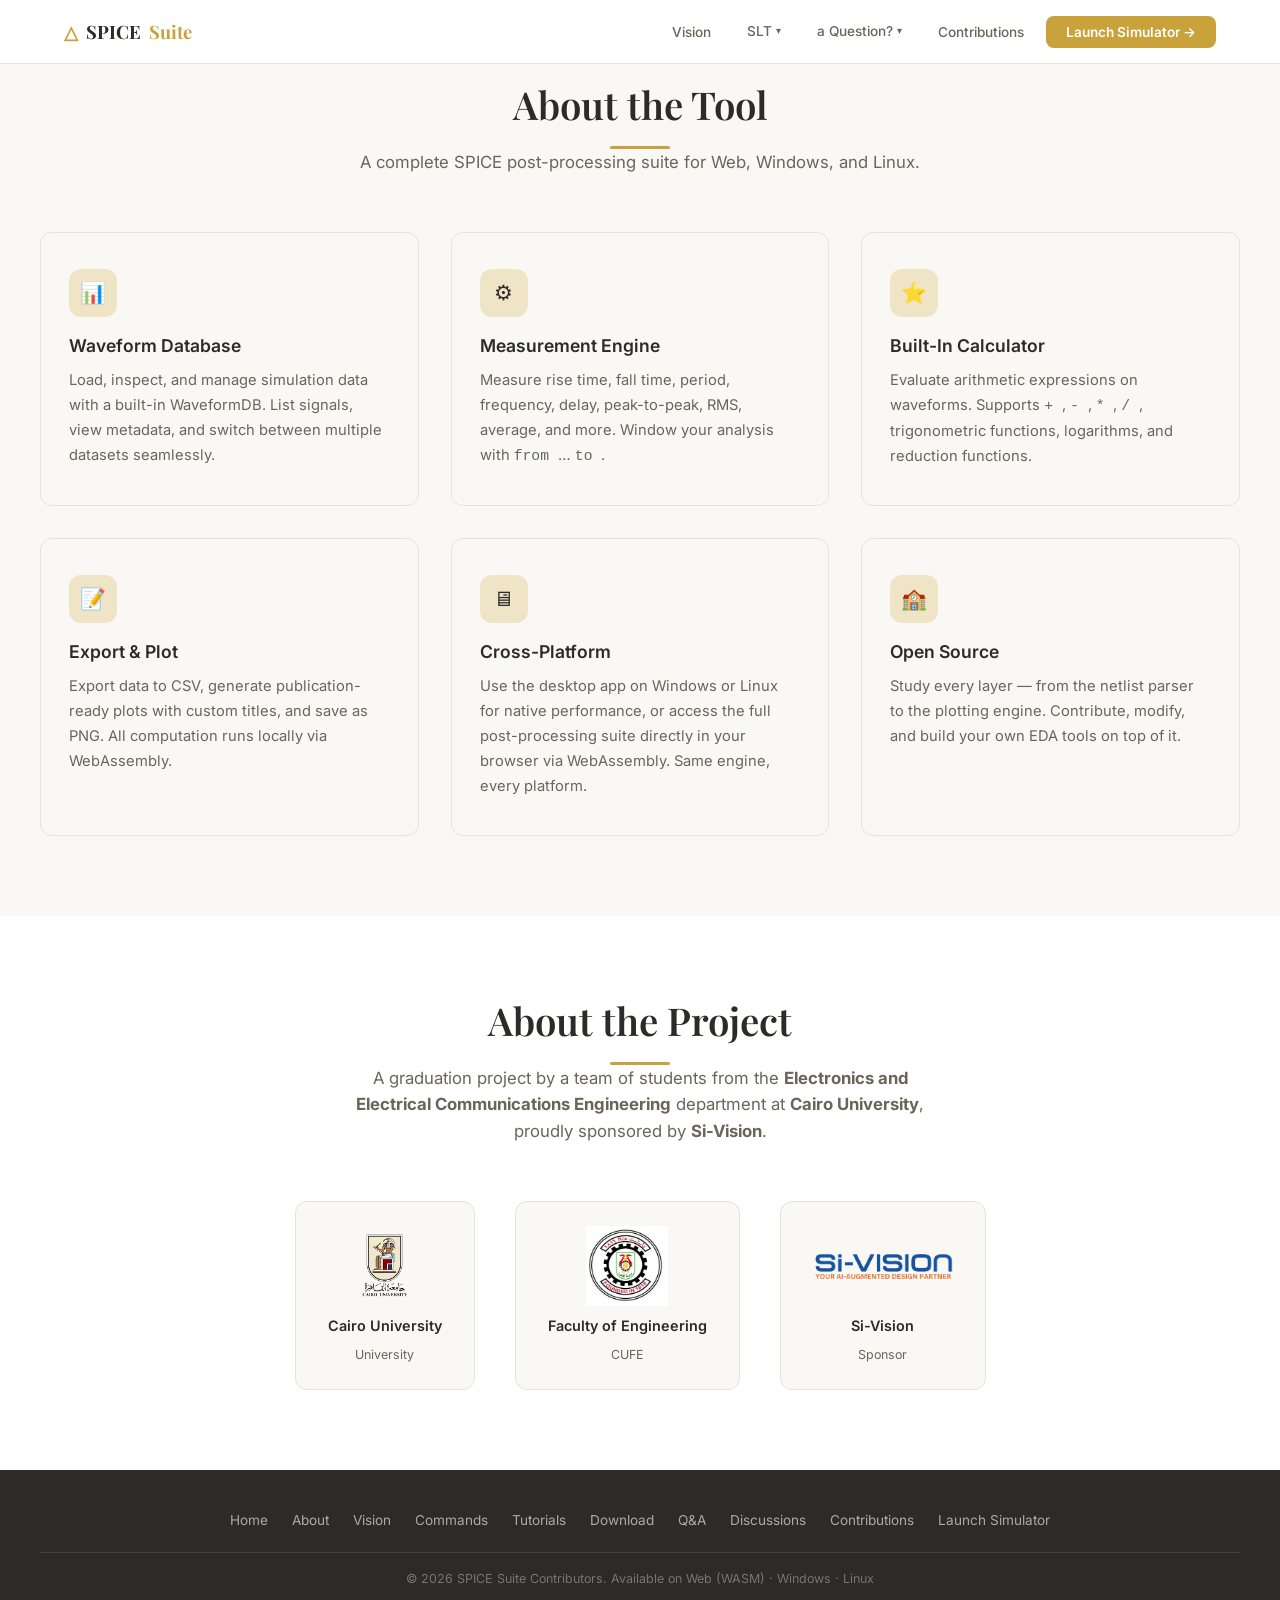
==== about/index.html @ 32f43e3c "a new style and hierarchy" ====
<!DOCTYPE html>
<html lang="en">
<head>  
<meta charset="UTF-8">  
<meta name="viewport" content="width=device-width, initial-scale=1.0">  
<meta http-equiv="Cache-Control" content="no-cache, no-store, must-revalidate">  
<title>About — SPICE Post-Processing Suite
</title>  
<meta name="description" content="About the SPICE post-processing suite — a cross-platform, open-source tool for circuit simulation and analysis.">  
<link rel="preconnect" href="https://fonts.googleapis.com">  
<link href="https://fonts.googleapis.com/css2?family=Playfair+Display:wght@500;600;700&family=Inter:wght@400;500;600;700&family=JetBrains+Mono:wght@400;500&display=swap" rel="stylesheet">  
<link rel="stylesheet" href="../css/style.css?v=6">
</head>
<body>  
<nav id="navbar">    
<div class="nav-inner">      
<a href="../index.html" class="nav-brand">        
<span class="brand-accent">&#x25B3;
</span>        SPICE 
<span class="brand-accent">Suite
</span>      
</a>      
<ul class="nav-links" id="navLinks">        
<li>
<a href="../vision/index.html">Vision
</a>
</li>        
<li class="nav-dropdown">          
<a href="#" class="nav-dropdown-trigger">SLT 
<span class="arrow">&#x25BE;
</span>
</a>          
<ul class="nav-dropdown-menu">            
<li>
<a href="../about/index.html" class="active">About
</a>
</li>            
<li>
<a href="../search/index.html">Commands
</a>
</li>            
<li>
<a href="../tutorials/index.html">Tutorials
</a>
</li>            
<li>
<a href="../download/index.html">Download
</a>
</li>          
</ul>        
</li>        
<li class="nav-dropdown">          
<a href="#" class="nav-dropdown-trigger">a Question? 
<span class="arrow">&#x25BE;
</span>
</a>          
<ul class="nav-dropdown-menu">            
<li>
<a href="../qa/index.html">Q&amp;A
</a>
</li>            
<li>
<a href="../community/index.html">Discussions
</a>
</li>          
</ul>        
</li>        
<li>
<a href="../contributions/index.html">Contributions
</a>
</li>        
<li>
<a href="../simulator/index.html" target="_blank" class="nav-cta">Launch Simulator &rarr;
</a>
</li>      
</ul>      
<button class="mobile-toggle" id="mobileToggle" aria-label="Menu">        
<svg width="24" height="24" viewBox="0 0 24 24" fill="none" stroke="currentColor" stroke-width="2">          
<path d="M3 12h18M3 6h18M3 18h18"/>        
</svg>      
</button>    
</div>  
</nav>  
<main>    
<section class="section">      
<div class="section-header">        
<h2>About the Tool
</h2>        
<div class="section-divider">
</div>        
<p>A complete SPICE post-processing suite for Web, Windows, and Linux.
</p>      
</div>      
<div class="about-grid">        
<div class="about-card">          
<div class="icon">&#x1F4CA;
</div>          
<h3>Waveform Database
</h3>          
<p>Load, inspect, and manage simulation data with a built-in WaveformDB. List signals, view metadata, and switch between multiple datasets seamlessly.
</p>        
</div>        
<div class="about-card">          
<div class="icon">&#x2699;
</div>          
<h3>Measurement Engine
</h3>          
<p>Measure rise time, fall time, period, frequency, delay, peak-to-peak, RMS, average, and more. Window your analysis with 
<code>from
</code> &hellip; 
<code>to
</code>.
</p>        
</div>        
<div class="about-card">          
<div class="icon">&#x2B50;
</div>          
<h3>Built-In Calculator
</h3>          
<p>Evaluate arithmetic expressions on waveforms. Supports 
<code>+
</code>, 
<code>-
</code>, 
<code>*
</code>, 
<code>/
</code>, trigonometric functions, logarithms, and reduction functions.
</p>        
</div>        
<div class="about-card">          
<div class="icon">&#x1F4DD;
</div>          
<h3>Export &amp; Plot
</h3>          
<p>Export data to CSV, generate publication-ready plots with custom titles, and save as PNG. All computation runs locally via WebAssembly.
</p>        
</div>        
<div class="about-card">          
<div class="icon">&#x1F5A5;
</div>          
<h3>Cross-Platform
</h3>          
<p>Use the desktop app on Windows or Linux for native performance, or access the full post-processing suite directly in your browser via WebAssembly. Same engine, every platform.
</p>        
</div>        
<div class="about-card">          
<div class="icon">&#x1F3EB;
</div>          
<h3>Open Source
</h3>          
<p>Study every layer &mdash; from the netlist parser to the plotting engine. Contribute, modify, and build your own EDA tools on top of it.
</p>        
</div>      
</div>    
</section>  
<!-- ======== ABOUT THE PROJECT ======== -->  
<section id="about-project" class="section">    
<div class="section-header">      
<h2>About the Project
</h2>      
<div class="section-divider">
</div>      
<p>A graduation project by a team of students from the <strong>Electronics and Electrical Communications Engineering</strong> department at <strong>Cairo University</strong>, proudly sponsored by <strong>Si-Vision</strong>.
</p>    
</div>    
<div class="project-logos">      
<a href="https://cu.edu.eg/Home" target="_blank" class="project-logo">        
<img src="../images/Cairo_University_new_logo.png" alt="Cairo University">        
<span class="logo-name">Cairo University
</span>        
<span class="logo-sub">University
</span>      
</a>      
<a href="https://eng.cu.edu.eg/en/" target="_blank" class="project-logo">        
<img src="../images/CUFE.jfif" alt="Faculty of Engineering, Cairo University">        
<span class="logo-name">Faculty of Engineering
</span>        
<span class="logo-sub">CUFE
</span>      
</a>      
<a href="https://si-vision.com/" target="_blank" class="project-logo">        
<img src="../images/si-vision.png" alt="Si-Vision">        
<span class="logo-name">Si-Vision
</span>        
<span class="logo-sub">Sponsor
</span>      
</a>    
</div>  
</section>  
</main>  
<footer id="footer">    
<div class="footer-inner">      
<div class="footer-links">        
<a href="../index.html">Home
</a>        
<a href="../about/index.html">About
</a>        
<a href="../vision/index.html">Vision
</a>        
<a href="../search/index.html">Commands
</a>        
<a href="../tutorials/index.html">Tutorials
</a>        
<a href="../download/index.html">Download
</a>        
<a href="../qa/index.html">Q&amp;A
</a>        
<a href="../community/index.html">Discussions
</a>        
<a href="../contributions/index.html">Contributions
</a>        
<a href="../simulator/index.html" target="_blank">Launch Simulator
</a>      
</div>      
<div class="footer-copy">        &copy; 2026 SPICE Suite Contributors. Available on Web (WASM) &middot; Windows &middot; Linux      
</div>    
</div>  
</footer>  
<script src="../js/main.js?v=5">
</script>
</body>
</html>
---- css/style.css ----
:root {
  --bg: #faf8f5;
  --surface: #ffffff;
  --text: #2d2b28;
  --text-muted: #6b6559;
  --gold: #c9a23c;
  --gold-light: #f0e4c6;
  --nile-blue: #1a4b8c;
  --terracotta: #c4623a;
  --border: #e8e2d8;
  --shadow: 0 2px 16px rgba(45, 43, 40, 0.06);
  --shadow-hover: 0 8px 32px rgba(45, 43, 40, 0.1);
  --radius: 12px;
  --transition: all 0.25s ease;
  --max-width: 1200px;
  --nav-height: 64px;
}

* {
  box-sizing: border-box;
  margin: 0;
  padding: 0;
}

html {
  scroll-behavior: smooth;
  scroll-padding-top: var(--nav-height);
}

body {
  font-family: 'Inter', -apple-system, sans-serif;
  background: var(--bg);
  color: var(--text);
  line-height: 1.6;
}

h1, h2, h3, h4 {
  font-family: 'Playfair Display', Georgia, serif;
  font-weight: 600;
  line-height: 1.3;
}

a {
  color: var(--nile-blue);
  text-decoration: none;
  transition: var(--transition);
}

a:hover {
  color: var(--gold);
}

.container {
  max-width: var(--max-width);
  margin: 0 auto;
  padding: 0 24px;
}

/* --- Navigation --- */
#navbar {
  position: fixed;
  top: 0;
  left: 0;
  right: 0;
  height: var(--nav-height);
  background: rgba(255, 255, 255, 0.92);
  backdrop-filter: blur(12px);
  border-bottom: 1px solid var(--border);
  z-index: 100;
  transition: var(--transition);
}

#navbar.scrolled {
  box-shadow: var(--shadow);
}

.nav-inner {
  max-width: var(--max-width);
  margin: 0 auto;
  padding: 0 24px;
  height: 100%;
  display: flex;
  align-items: center;
  justify-content: space-between;
}

.nav-brand {
  font-family: 'Playfair Display', Georgia, serif;
  font-size: 1.15rem;
  font-weight: 700;
  color: var(--text);
  display: flex;
  align-items: center;
  gap: 8px;
}

.nav-brand {
  text-decoration: none;
  color: var(--text);
}

.nav-brand:hover {
  color: var(--text);
}

.nav-brand .brand-accent {
  color: var(--gold);
}

.nav-links {
  display: flex;
  align-items: center;
  gap: 8px;
  list-style: none;
}

.nav-links a {
  font-size: 0.85rem;
  font-weight: 500;
  color: var(--text-muted);
  padding: 6px 14px;
  border-radius: 6px;
  transition: var(--transition);
}

.nav-links a:hover {
  color: var(--text);
  background: var(--gold-light);
}

.nav-links a.active {
  color: var(--nile-blue);
  background: var(--gold-light);
  font-weight: 600;
}

/* --- Dropdowns --- */
.nav-dropdown {
  position: relative;
}

.nav-dropdown-trigger {
  display: flex;
  align-items: center;
  gap: 4px;
  cursor: pointer;
  user-select: none;
}

.nav-dropdown-trigger .arrow {
  font-size: 0.65rem;
  line-height: 1;
  transition: transform 0.2s;
}

.nav-dropdown:hover .nav-dropdown-trigger .arrow,
.nav-dropdown.open .nav-dropdown-trigger .arrow {
  transform: rotate(180deg);
}

.nav-dropdown-menu {
  display: none;
  position: absolute;
  top: 100%;
  left: 50%;
  transform: translateX(-50%);
  background: var(--surface);
  border: 1px solid var(--border);
  border-radius: var(--radius);
  padding: 6px;
  min-width: 160px;
  box-shadow: 0 8px 24px rgba(45,43,40,0.12);
  z-index: 200;
  list-style: none;
}

@media (hover: hover) and (pointer: fine) {
  .nav-dropdown:hover .nav-dropdown-menu {
    display: block;
  }
}

.nav-dropdown.open .nav-dropdown-menu {
  display: block;
}

.nav-dropdown-menu a {
  display: block;
  padding: 8px 14px;
  white-space: nowrap;
  font-size: 0.85rem;
  border-radius: 6px;
}

.nav-dropdown-menu a:hover {
  background: var(--gold-light);
  color: var(--text);
}

.nav-dropdown-menu a.active {
  color: var(--nile-blue);
  background: var(--gold-light);
  font-weight: 600;
}

.nav-cta {
  background: var(--gold) !important;
  color: #fff !important;
  padding: 8px 20px !important;
  border-radius: 8px !important;
  font-weight: 600 !important;
  font-size: 0.85rem !important;
}

.nav-cta:hover {
  background: #b89230 !important;
  color: #fff !important;
}

.mobile-toggle {
  display: none;
  background: none;
  border: none;
  cursor: pointer;
  padding: 8px;
  color: var(--text);
}

/* --- Hero --- */
#hero {
  min-height: 100vh;
  display: flex;
  align-items: center;
  justify-content: center;
  text-align: center;
  padding: calc(var(--nav-height) + 48px) 24px 80px;
  background: linear-gradient(180deg, #f5f0e8 0%, var(--bg) 60%);
  position: relative;
}

#hero::after {
  content: '';
  position: absolute;
  bottom: 0;
  left: 0;
  right: 0;
  height: 6px;
  background: repeating-linear-gradient(
    90deg,
    var(--gold) 0px,
    var(--gold) 20px,
    transparent 20px,
    transparent 24px
  );
}

.hero-content {
  max-width: 780px;
}

.hero-content h1 {
  font-size: clamp(2.2rem, 5vw, 3.8rem);
  margin-bottom: 20px;
  color: var(--text);
}

.hero-content h1 .highlight {
  color: var(--gold);
}

.hero-subtitle {
  font-size: clamp(1rem, 2vw, 1.25rem);
  color: var(--text-muted);
  margin-bottom: 36px;
  line-height: 1.7;
}

.hero-actions {
  display: flex;
  gap: 16px;
  justify-content: center;
  flex-wrap: wrap;
}

.btn {
  display: inline-flex;
  align-items: center;
  gap: 8px;
  padding: 14px 32px;
  border-radius: 10px;
  font-family: 'Inter', sans-serif;
  font-size: 0.95rem;
  font-weight: 600;
  border: none;
  cursor: pointer;
  transition: var(--transition);
}

.btn-primary {
  background: var(--gold);
  color: #fff;
}

.btn-primary:hover {
  background: #b89230;
  transform: translateY(-2px);
  box-shadow: 0 6px 20px rgba(201, 162, 60, 0.35);
}

.btn-secondary {
  background: var(--surface);
  color: var(--text);
  border: 1px solid var(--border);
}

.btn-secondary:hover {
  border-color: var(--gold);
  color: var(--gold);
  transform: translateY(-2px);
}

/* --- Section Shared --- */
.section {
  padding: 80px 24px;
}

.section-header {
  text-align: center;
  margin-bottom: 56px;
}

.section-header h2 {
  font-size: clamp(1.6rem, 3vw, 2.4rem);
  color: var(--text);
  margin-bottom: 12px;
}

.section-header p {
  color: var(--text-muted);
  font-size: 1.05rem;
  max-width: 600px;
  margin: 0 auto;
}

.section-divider {
  width: 60px;
  height: 3px;
  background: var(--gold);
  margin: 16px auto 0;
  border-radius: 2px;
}

/* --- About --- */
#about {
  background: var(--surface);
}

.about-grid {
  display: grid;
  grid-template-columns: repeat(auto-fit, minmax(300px, 1fr));
  gap: 32px;
  max-width: var(--max-width);
  margin: 0 auto;
}

.about-card {
  padding: 36px 28px;
  border-radius: var(--radius);
  border: 1px solid var(--border);
  transition: var(--transition);
  background: var(--bg);
}

.about-card:hover {
  border-color: var(--gold);
  box-shadow: var(--shadow-hover);
  transform: translateY(-4px);
}

.about-card .icon {
  width: 48px;
  height: 48px;
  border-radius: 12px;
  background: var(--gold-light);
  display: flex;
  align-items: center;
  justify-content: center;
  font-size: 1.3rem;
  margin-bottom: 18px;
}

.about-card h3 {
  font-family: 'Inter', sans-serif;
  font-size: 1.1rem;
  font-weight: 600;
  margin-bottom: 10px;
}

.about-card p {
  color: var(--text-muted);
  font-size: 0.92rem;
  line-height: 1.7;
}

/* --- Vision --- */
#vision {
  background: linear-gradient(180deg, var(--bg) 0%, #f5f0e8 100%);
}

.vision-content {
  max-width: 780px;
  margin: 0 auto;
  text-align: center;
}

.vision-content blockquote {
  font-family: 'Playfair Display', Georgia, serif;
  font-size: clamp(1.15rem, 2vw, 1.4rem);
  font-style: italic;
  color: var(--text-muted);
  line-height: 1.8;
  padding: 32px 24px;
  border-left: 4px solid var(--gold);
  margin-bottom: 32px;
  text-align: left;
}

.vision-content p {
  color: var(--text-muted);
  font-size: 1rem;
  line-height: 1.8;
  max-width: 640px;
  margin: 0 auto 32px;
}

/* --- Tool Showcase --- */
#tool {
  background: var(--surface);
}

.tool-showcase {
  max-width: 860px;
  margin: 0 auto 40px;
}

.tool-mockup {
  border-radius: var(--radius);
  border: 1px solid var(--border);
  overflow: hidden;
  box-shadow: 0 8px 32px rgba(45, 43, 40, 0.1);
  margin-bottom: 28px;
}

.mockup-header {
  background: #2d2b28;
  padding: 10px 16px;
  display: flex;
  align-items: center;
  gap: 8px;
}

.mockup-dot {
  width: 10px;
  height: 10px;
  border-radius: 50%;
  background: #555;
}

.mockup-dot:nth-child(1) { background: #ff5f56; }
.mockup-dot:nth-child(2) { background: #ffbd2e; }
.mockup-dot:nth-child(3) { background: #27c93f; }

.mockup-title {
  margin-left: auto;
  font-size: 0.75rem;
  color: rgba(255,255,255,0.5);
  font-family: 'Inter', sans-serif;
}

.mockup-body {
  background: #1e1e2e;
  display: flex;
  min-height: 240px;
}

.mockup-sidebar {
  background: #181825;
  padding: 16px 12px;
  min-width: 60px;
  display: flex;
  flex-direction: column;
  gap: 8px;
  align-items: flex-end;
}

.mockup-line {
  height: 10px;
  border-radius: 4px;
  background: rgba(255,255,255,0.08);
}

.mockup-main {
  flex: 1;
  padding: 16px 20px;
}

.mockup-code {
  font-family: 'JetBrains Mono', monospace;
  font-size: 0.85rem;
  line-height: 1.7;
  color: #cdd6f4;
}

.tool-launch-row {
  display: flex;
  gap: 16px;
  justify-content: center;
  flex-wrap: wrap;
}

.btn-lg {
  padding: 16px 36px;
  font-size: 1.05rem;
}

.tool-quickstart {
  max-width: 700px;
  margin: 0 auto;
  text-align: left;
}

.tool-quickstart h4 {
  font-family: 'Inter', sans-serif;
  font-size: 0.95rem;
  font-weight: 600;
  color: var(--text-muted);
  margin-bottom: 12px;
}

.tool-quickstart pre {
  background: #1e1e2e;
  color: #cdd6f4;
  font-family: 'JetBrains Mono', monospace;
  font-size: 0.85rem;
  line-height: 1.6;
  padding: 20px;
  border-radius: var(--radius);
  overflow-x: auto;
}

/* --- Search --- */
#search {
  background: var(--bg);
}

.search-container {
  max-width: 700px;
  margin: 0 auto;
}

.search-box {
  position: relative;
  margin-bottom: 20px;
}

.search-box input {
  width: 100%;
  padding: 16px 20px 16px 52px;
  border: 2px solid var(--border);
  border-radius: var(--radius);
  font-family: 'Inter', sans-serif;
  font-size: 1rem;
  background: var(--surface);
  color: var(--text);
  outline: none;
  transition: var(--transition);
}

.search-box input:focus {
  border-color: var(--gold);
  box-shadow: 0 0 0 4px rgba(201, 162, 60, 0.12);
}

.search-box .search-icon {
  position: absolute;
  left: 18px;
  top: 50%;
  transform: translateY(-50%);
  color: var(--text-muted);
  font-size: 1.1rem;
}

.search-scope {
  font-size: 0.82rem;
  color: var(--text-muted);
  margin-bottom: 16px;
  text-align: center;
}

.search-results {
  display: none;
  background: var(--surface);
  border: 1px solid var(--border);
  border-radius: var(--radius);
  max-height: 420px;
  overflow-y: auto;
}

.search-results.active {
  display: block;
}

.search-result-item {
  padding: 16px 20px;
  border-bottom: 1px solid var(--border);
  cursor: pointer;
  transition: var(--transition);
}

.search-result-item:last-child {
  border-bottom: none;
}

.search-result-item:hover {
  background: var(--gold-light);
}

.search-result-item .result-name {
  font-weight: 600;
  color: var(--nile-blue);
  font-size: 0.92rem;
  font-family: 'JetBrains Mono', monospace;
}

.search-result-item .result-category {
  display: inline-block;
  font-size: 0.72rem;
  font-weight: 600;
  text-transform: uppercase;
  letter-spacing: 0.5px;
  color: var(--gold);
  margin-left: 8px;
}

.search-result-item .result-syntax {
  font-family: 'JetBrains Mono', monospace;
  font-size: 0.82rem;
  color: var(--text-muted);
  margin-top: 4px;
}

.search-result-item .result-desc {
  font-size: 0.85rem;
  color: var(--text-muted);
  margin-top: 4px;
}

.search-no-results {
  padding: 24px;
  text-align: center;
  color: var(--text-muted);
}

/* --- Tutorials --- */
#tutorials {
  background: var(--surface);
}

.tutorial-filters {
  display: flex;
  justify-content: center;
  gap: 8px;
  margin-bottom: 36px;
  flex-wrap: wrap;
}

.tutorial-filters button {
  padding: 8px 20px;
  border: 1px solid var(--border);
  border-radius: 20px;
  background: var(--surface);
  color: var(--text-muted);
  font-family: 'Inter', sans-serif;
  font-size: 0.85rem;
  font-weight: 500;
  cursor: pointer;
  transition: var(--transition);
}

.tutorial-filters button:hover {
  border-color: var(--gold);
  color: var(--gold);
}

.tutorial-filters button.active {
  background: var(--gold);
  color: #fff;
  border-color: var(--gold);
}

.tutorial-grid {
  display: grid;
  grid-template-columns: repeat(auto-fit, minmax(320px, 1fr));
  gap: 24px;
  max-width: var(--max-width);
  margin: 0 auto;
}

.tutorial-card {
  border: 1px solid var(--border);
  border-radius: var(--radius);
  overflow: hidden;
  transition: var(--transition);
  background: var(--bg);
}

.tutorial-card:hover {
  box-shadow: var(--shadow-hover);
  transform: translateY(-3px);
}

.tutorial-card .card-media {
  aspect-ratio: 16 / 9;
  background: #1e1e2e;
  position: relative;
  overflow: hidden;
}

.tutorial-card .card-media iframe {
  width: 100%;
  height: 100%;
  border: none;
}

.tutorial-card .card-media .placeholder-vid {
  width: 100%;
  height: 100%;
  display: flex;
  align-items: center;
  justify-content: center;
  color: rgba(255,255,255,0.4);
  font-size: 0.85rem;
  text-align: center;
  padding: 20px;
}

.tutorial-card .card-body {
  padding: 20px;
}

.tutorial-card .card-body .card-tag {
  display: inline-block;
  font-size: 0.72rem;
  font-weight: 600;
  text-transform: uppercase;
  letter-spacing: 0.5px;
  color: var(--gold);
  margin-bottom: 6px;
}

.tutorial-card .card-body h4 {
  font-family: 'Inter', sans-serif;
  font-size: 1rem;
  font-weight: 600;
  margin-bottom: 8px;
}

.tutorial-card .card-body p {
  font-size: 0.85rem;
  color: var(--text-muted);
  line-height: 1.6;
}

/* --- Q&A --- */
#qa {
  background: linear-gradient(180deg, var(--bg) 0%, #f5f0e8 100%);
}

.qa-container {
  max-width: 700px;
  margin: 0 auto;
  text-align: center;
}

.qa-container p {
  color: var(--text-muted);
  font-size: 1rem;
  line-height: 1.7;
  margin-bottom: 24px;
}

.qa-embed {
  background: var(--surface);
  border: 1px solid var(--border);
  border-radius: var(--radius);
  padding: 48px 24px;
  text-align: center;
  min-height: 200px;
  display: flex;
  flex-direction: column;
  align-items: center;
  justify-content: center;
  gap: 16px;
}

.qa-embed .placeholder-icon {
  font-size: 2.5rem;
  opacity: 0.4;
}

.qa-embed h4 {
  font-family: 'Inter', sans-serif;
  font-size: 1.1rem;
  font-weight: 600;
}

.qa-embed p {
  font-size: 0.9rem;
  max-width: 400px;
}

/* --- Footer --- */
#footer {
  background: var(--text);
  color: rgba(255,255,255,0.7);
  padding: 40px 24px 24px;
  text-align: center;
}

.footer-inner {
  max-width: var(--max-width);
  margin: 0 auto;
}

.footer-links {
  display: flex;
  justify-content: center;
  gap: 24px;
  margin-bottom: 20px;
  flex-wrap: wrap;
}

.footer-links a {
  color: rgba(255,255,255,0.6);
  font-size: 0.85rem;
}

.footer-links a:hover {
  color: var(--gold);
}

.footer-brand {
  font-family: 'Playfair Display', Georgia, serif;
  font-size: 1.1rem;
  color: rgba(255,255,255,0.9);
  margin-bottom: 8px;
}

.footer-tagline {
  font-size: 0.85rem;
  color: rgba(255,255,255,0.5);
  margin-bottom: 16px;
}

.footer-tagline .heart {
  color: var(--terracotta);
}

.footer-copy {
  font-size: 0.78rem;
  color: rgba(255,255,255,0.35);
  border-top: 1px solid rgba(255,255,255,0.1);
  padding-top: 16px;
}

/* --- About the Project --- */
#about-project {
  background: var(--surface);
}

.project-logos {
  display: flex;
  justify-content: center;
  align-items: center;
  gap: 40px;
  flex-wrap: wrap;
  max-width: 800px;
  margin: 0 auto;
}

.project-logo {
  display: flex;
  flex-direction: column;
  align-items: center;
  gap: 8px;
  padding: 24px 32px;
  border: 1px solid var(--border);
  border-radius: var(--radius);
  background: var(--bg);
  text-decoration: none;
  transition: var(--transition);
  min-width: 180px;
}

.project-logo:hover {
  border-color: var(--gold);
  box-shadow: var(--shadow-hover);
  transform: translateY(-3px);
}

.project-logo img {
  height: 80px;
  max-width: 140px;
  object-fit: contain;
}

.project-logo .logo-name {
  font-size: 0.9rem;
  font-weight: 600;
  color: var(--text);
}

.project-logo .logo-sub {
  font-size: 0.78rem;
  color: var(--text-muted);
}

@media (max-width: 640px) {
  .project-logos {
    gap: 20px;
  }
  .project-logo {
    min-width: 140px;
    padding: 16px 20px;
  }
  .project-logo img {
    height: 60px;
  }
}

/* --- Responsive --- */
@media (max-width: 768px) {
  .nav-links {
    display: none;
    position: absolute;
    top: var(--nav-height);
    left: 0;
    right: 0;
    background: var(--surface);
    border-bottom: 1px solid var(--border);
    padding: 16px;
    flex-direction: column;
    gap: 4px;
    box-shadow: var(--shadow);
  }

  .nav-links.open {
    display: flex;
  }

  .nav-links a {
    padding: 12px 16px;
    width: 100%;
  }

  .mobile-toggle {
    display: block;
  }

  .section {
    padding: 48px 16px;
  }

  .about-grid {
    grid-template-columns: 1fr;
  }

  .tutorial-grid {
    grid-template-columns: 1fr;
  }

  .hero-actions {
    flex-direction: column;
    align-items: center;
  }

  .tool-quickstart pre {
    font-size: 0.75rem;
    padding: 14px;
  }
}
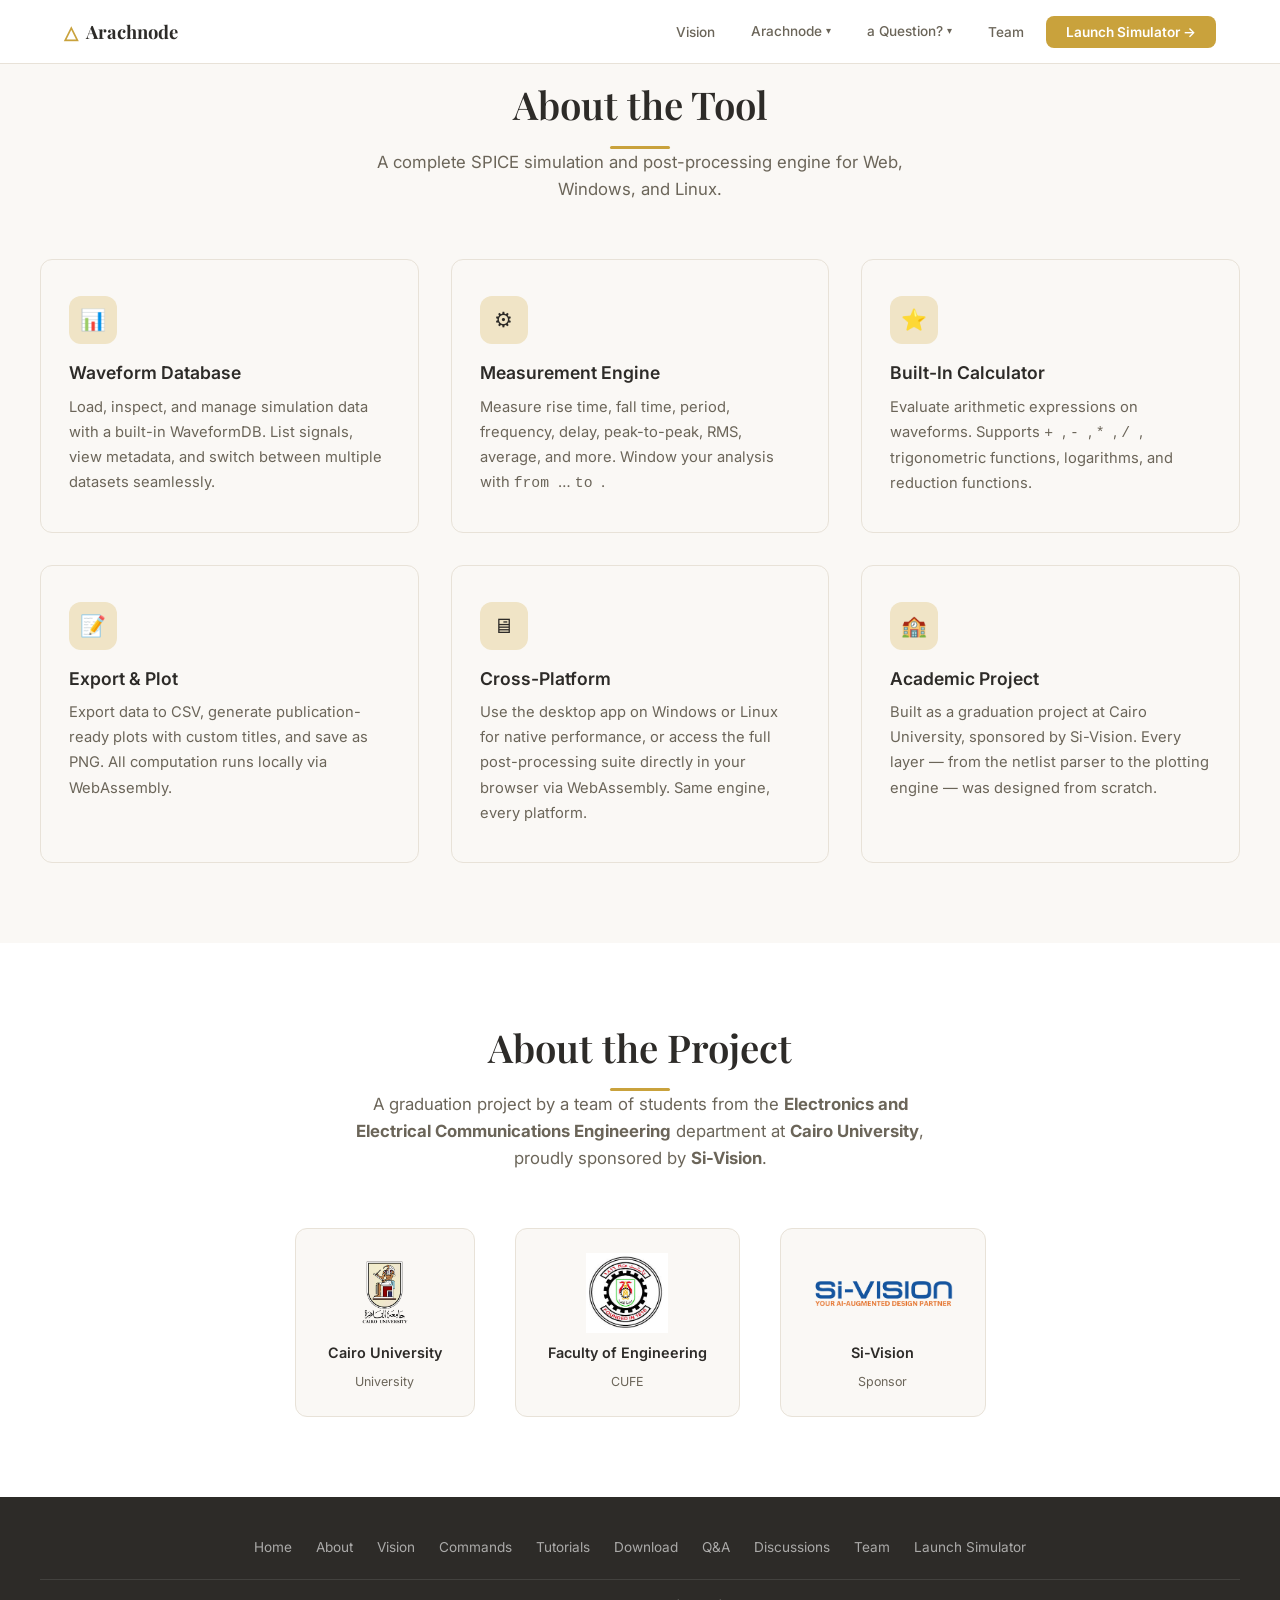
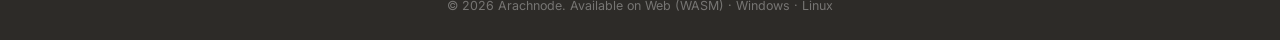
==== commit 863d6981: "Arachnode Version" ====
--- a/about/index.html
+++ b/about/index.html
@@ -1,12 +1,12 @@
-<!DOCTYPE html>
+﻿<!DOCTYPE html>
 <html lang="en">
 <head>  
 <meta charset="UTF-8">  
 <meta name="viewport" content="width=device-width, initial-scale=1.0">  
 <meta http-equiv="Cache-Control" content="no-cache, no-store, must-revalidate">  
-<title>About — SPICE Post-Processing Suite
+<title>About â€” Arachnode
 </title>  
-<meta name="description" content="About the SPICE post-processing suite — a cross-platform, open-source tool for circuit simulation and analysis.">  
+<meta name="description" content="About Arachnode â€” a cross-platform, Arachnode tool for circuit simulation and analysis.">  
 <link rel="preconnect" href="https://fonts.googleapis.com">  
 <link href="https://fonts.googleapis.com/css2?family=Playfair+Display:wght@500;600;700&family=Inter:wght@400;500;600;700&family=JetBrains+Mono:wght@400;500&display=swap" rel="stylesheet">  
 <link rel="stylesheet" href="../css/style.css?v=6">
@@ -16,9 +16,7 @@
 <div class="nav-inner">      
 <a href="../index.html" class="nav-brand">        
 <span class="brand-accent">&#x25B3;
-</span>        SPICE 
-<span class="brand-accent">Suite
-</span>      
+</span>        Arachnode      
 </a>      
 <ul class="nav-links" id="navLinks">        
 <li>
@@ -26,7 +24,7 @@
 </a>
 </li>        
 <li class="nav-dropdown">          
-<a href="#" class="nav-dropdown-trigger">SLT 
+<a href="#" class="nav-dropdown-trigger">Arachnode 
 <span class="arrow">&#x25BE;
 </span>
 </a>          
@@ -66,7 +64,7 @@
 </ul>        
 </li>        
 <li>
-<a href="../contributions/index.html">Contributions
+<a href="../team/index.html">Team
 </a>
 </li>        
 <li>
@@ -88,7 +86,7 @@
 </h2>        
 <div class="section-divider">
 </div>        
-<p>A complete SPICE post-processing suite for Web, Windows, and Linux.
+<p>A complete SPICE simulation and post-processing engine for Web, Windows, and Linux.
 </p>      
 </div>      
 <div class="about-grid">        
@@ -147,9 +145,9 @@
 <div class="about-card">          
 <div class="icon">&#x1F3EB;
 </div>          
-<h3>Open Source
-</h3>          
-<p>Study every layer &mdash; from the netlist parser to the plotting engine. Contribute, modify, and build your own EDA tools on top of it.
+<h3>Academic Project
+</h3>          
+<p>Built as a graduation project at Cairo University, sponsored by Si-Vision. Every layer — from the netlist parser to the plotting engine — was designed from scratch.
 </p>        
 </div>      
 </div>    
@@ -208,12 +206,12 @@
 </a>        
 <a href="../community/index.html">Discussions
 </a>        
-<a href="../contributions/index.html">Contributions
+<a href="../team/index.html">Team
 </a>        
 <a href="../simulator/index.html" target="_blank">Launch Simulator
 </a>      
 </div>      
-<div class="footer-copy">        &copy; 2026 SPICE Suite Contributors. Available on Web (WASM) &middot; Windows &middot; Linux      
+<div class="footer-copy">        &copy; 2026 Arachnode. Available on Web (WASM) &middot; Windows &middot; Linux      
 </div>    
 </div>  
 </footer>  
